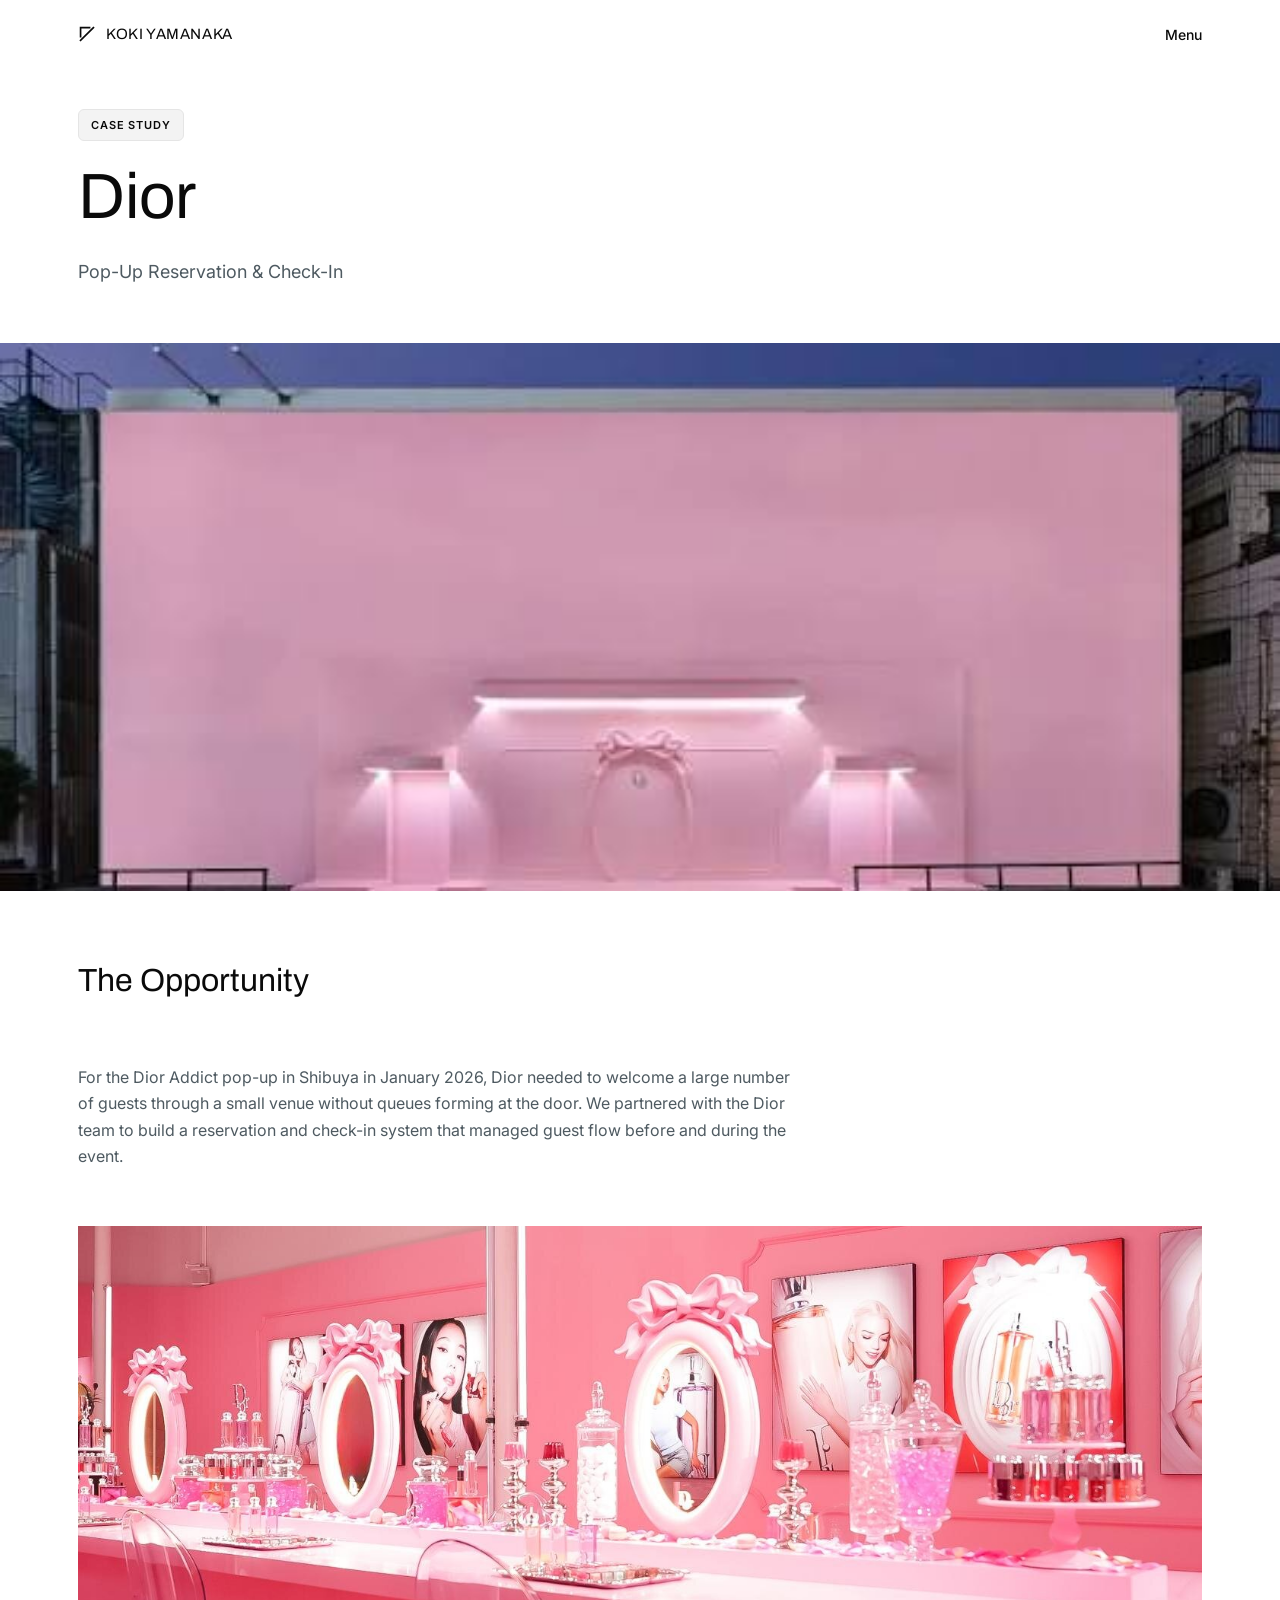
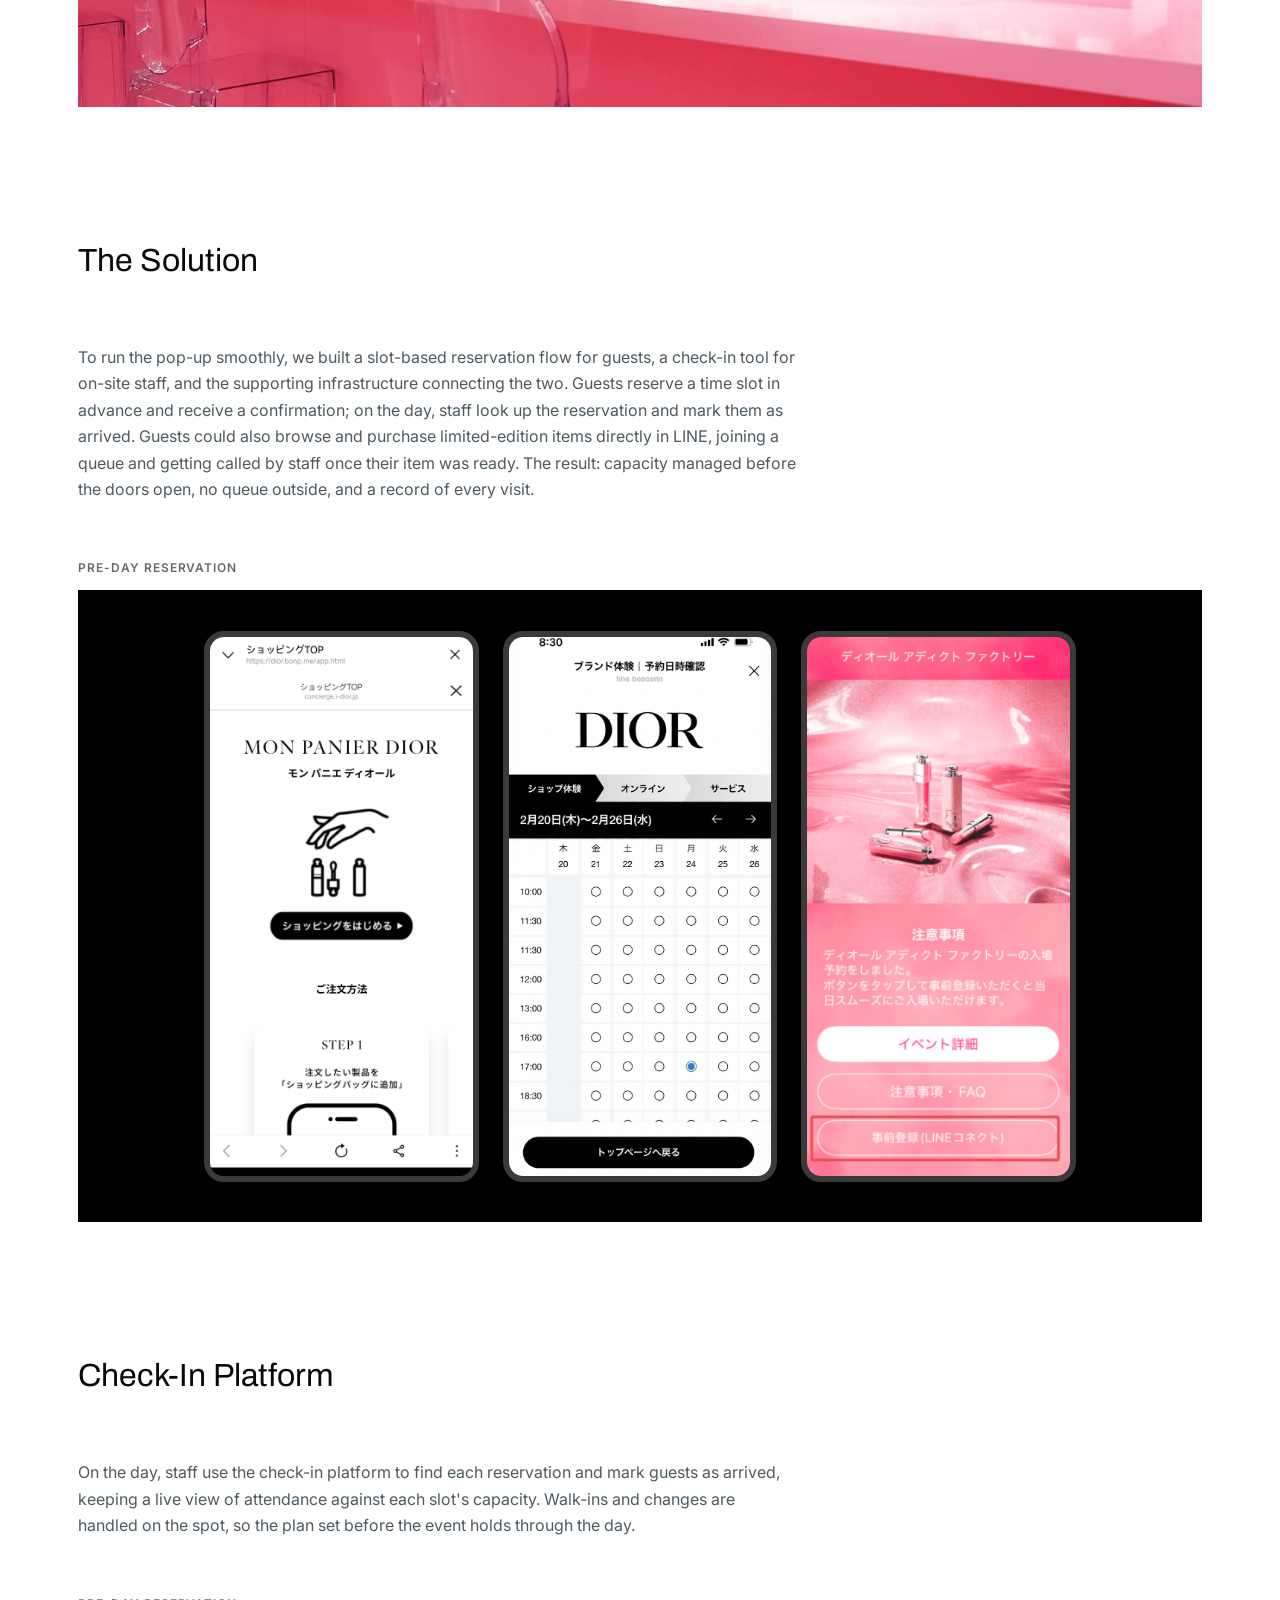
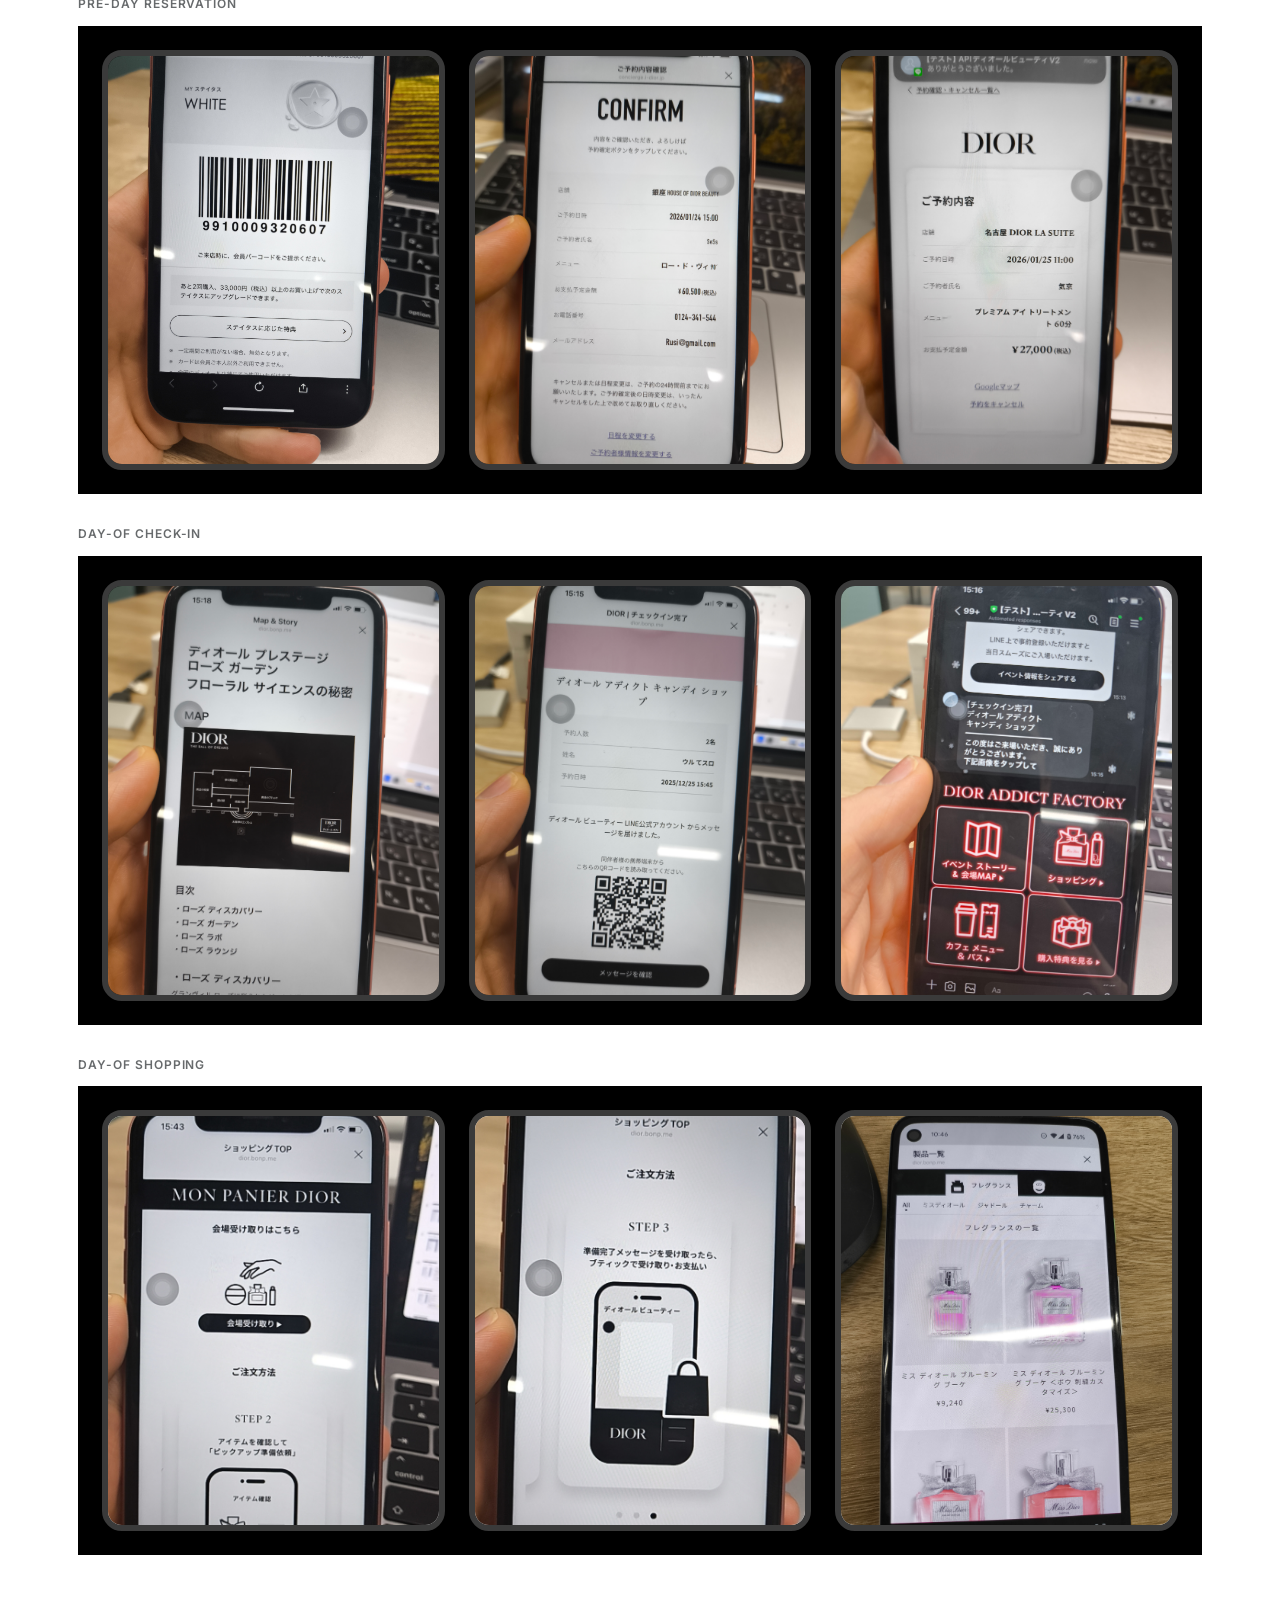
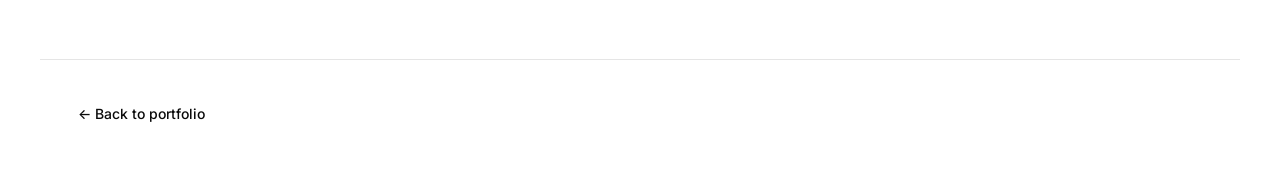
==== dior-addict.html @ c3812764 "Add Dior Addict case study (pop-up reservation & check-in) New case study for the Dior Addict pop-up" ====
<!DOCTYPE html>
<html lang="en">
<head>
<meta charset="UTF-8">
<meta name="viewport" content="width=device-width, initial-scale=1.0">
<title>Dior — Case Study</title>
<meta name="description" content="Delivering the reservation and check-in system for the Dior Addict pop-up event in Shibuya, January 2026.">
<link rel="preconnect" href="https://fonts.googleapis.com">
<link rel="preconnect" href="https://fonts.gstatic.com" crossorigin>
<link rel="stylesheet" href="https://fonts.googleapis.com/css2?family=Archivo:wght@400;600;700&family=Inter:wght@400;500;600;700&display=swap">
<link rel="stylesheet" href="case-study.css?v=9">
</head>
<body class="cs-page">

<header class="cs-header">
  <div class="cs-header-inner cs-container">
    <a class="cs-brand" href="index.html" aria-label="Koki Yamanaka — home">
      <svg class="cs-brand-mark" viewBox="0 0 28 28" aria-hidden="true">
        <path d="M4 24 24 4M4 4h14M4 4v14" fill="none" stroke="currentColor" stroke-width="2.6" stroke-linecap="square"/>
      </svg>
      <span>Koki Yamanaka</span>
    </a>
    <button class="cs-menu-toggle" id="menuToggle" type="button" aria-expanded="false" aria-controls="siteMenu">
      <span class="cs-menu-toggle-label">Menu</span>
    </button>
  </div>
</header>

<nav class="cs-menu" id="siteMenu" hidden>
  <div class="cs-menu-inner cs-container">
    <a href="index.html">Portfolio</a>
    <a href="index.html#work">Case Studies</a>
    <a href="https://www.linkedin.com/in/koki-yamanaka-48b186243" target="_blank" rel="noopener">LinkedIn</a>
  </div>
</nav>

<main>

  <!-- ========== HERO ========== -->
  <header class="cs-container cs-hero">
    <span class="cs-eyebrow">Case Study</span>
    <h1 class="cs-title">Dior</h1>
    <p class="cs-tagline">Pop-Up Reservation & Check-In</p>
  </header>

  <figure class="media-slot media-slot--bleed" style="--ar: 21/9;">
    <img src="images/dior-addict/hero.jpeg" alt="Dior Addict pop-up event venue exterior in Shibuya">
    <figcaption>Hero — pop-up venue</figcaption>
  </figure>

  <!-- ========== THE OPPORTUNITY ========== -->
  <section class="cs-section cs-container">
    <h2 class="cs-section-title">The Opportunity</h2>
    <div class="cs-section-body">
      <p>For the Dior Addict pop-up in Shibuya in January 2026, Dior needed to welcome a large number of guests through a small venue without queues forming at the door. We partnered with the Dior team to build a reservation and check-in system that managed guest flow before and during the event.</p>
    </div>

    <figure class="media-slot" style="--ar: 21/9;">
      <img src="images/dior-addict/opportunity-venue.jpg" alt="Interior of the Dior Addict pop-up with a pink makeup counter, lit mirrors, and product displays">
      <figcaption>Pop-up venue</figcaption>
    </figure>
  </section>

  <!-- ========== THE SOLUTION ========== -->
  <section class="cs-section cs-container">
    <h2 class="cs-section-title">The Solution</h2>
    <div class="cs-section-body">
      <p>To run the pop-up smoothly, we built a slot-based reservation flow for guests, a check-in tool for on-site staff, and the supporting infrastructure connecting the two. Guests reserve a time slot in advance and receive a confirmation; on the day, staff look up the reservation and mark them as arrived. Guests could also browse and purchase limited-edition items directly in LINE, joining a queue and getting called by staff once their item was ready. The result: capacity managed before the doors open, no queue outside, and a record of every visit.</p>
    </div>

    <p class="row-label">Pre-Day Reservation</p>
    <figure class="media-slot media-slot--dark" style="--ar: 16/9;">
      <div class="phone-row phone-row--addict-fit">
        <figure class="media-slot media-slot--phone">
          <img src="images/dior-addict/checkin-1.png" alt="Check-in entry screen">
          <figcaption>Check-in entry</figcaption>
        </figure>
        <figure class="media-slot media-slot--phone">
          <img src="images/dior-addict/screen-1.jpeg" alt="Dior time slot booking calendar with available appointment times by day">
          <figcaption>Time slot selection</figcaption>
        </figure>
        <figure class="media-slot media-slot--phone">
          <img src="images/dior-addict/screen-2.png" alt="Dior Addict Factory reservation confirmation screen with LINE pre-registration prompt">
          <figcaption>Reservation confirmed</figcaption>
        </figure>
      </div>
    </figure>
  </section>

  <!-- ========== CHECK-IN PLATFORM ========== -->
  <section class="cs-section cs-container">
    <h2 class="cs-section-title">Check-In Platform</h2>
    <div class="cs-section-body">
      <p>On the day, staff use the check-in platform to find each reservation and mark guests as arrived, keeping a live view of attendance against each slot's capacity. Walk-ins and changes are handled on the spot, so the plan set before the event holds through the day.</p>
    </div>

    <p class="row-label">Pre-Day Reservation</p>
    <figure class="media-slot media-slot--dark" style="--ar: 12/5;">
      <div class="phone-row phone-row--addict-shots">
        <figure class="media-slot media-slot--phone">
          <img src="images/dior-addict/row1-1.jpg" alt="Dior membership card in the app showing WHITE status tier, the member barcode, and progress toward the next tier">
          <figcaption>Membership card</figcaption>
        </figure>
        <figure class="media-slot media-slot--phone">
          <img src="images/dior-addict/row1-2.jpg" alt="Reservation confirmation review screen for Ginza House of Dior Beauty, 24 January 2026 at 15:00, with the menu and price">
          <figcaption>Reservation — confirm</figcaption>
        </figure>
        <figure class="media-slot media-slot--phone">
          <img src="images/dior-addict/row1-3.jpg" alt="Reservation details for Nagoya Dior La Suite, 25 January 2026, with a LINE thank-you notification at the top of the screen">
          <figcaption>Reservation details</figcaption>
        </figure>
      </div>
    </figure>

    <p class="row-label">Day-of Check-In</p>
    <figure class="media-slot media-slot--dark" style="--ar: 12/5;">
      <div class="phone-row phone-row--addict-shots">
        <figure class="media-slot media-slot--phone">
          <img src="images/dior-addict/row2-1.jpg" alt="Event Map and Story page with the Dior Ball of Dreams venue floor map and a table of contents of rose-themed rooms">
          <figcaption>Event map &amp; story</figcaption>
        </figure>
        <figure class="media-slot media-slot--phone">
          <img src="images/dior-addict/row2-2.jpg" alt="Check-in complete screen for the Dior Addict Candy Shop with party size, name, date and time, and a QR code for a companion's phone">
          <figcaption>Check-in complete</figcaption>
        </figure>
        <figure class="media-slot media-slot--phone">
          <img src="images/dior-addict/row2-3.jpg" alt="LINE chat showing the check-in complete message and the Dior Addict Factory rich menu: event story and venue map, shopping, café menu and pass, and purchase benefits">
          <figcaption>LINE — rich menu</figcaption>
        </figure>
      </div>
    </figure>

    <p class="row-label">Day-of Shopping</p>
    <figure class="media-slot media-slot--dark" style="--ar: 12/5;">
      <div class="phone-row phone-row--addict-shots">
        <figure class="media-slot media-slot--phone">
          <img src="images/dior-addict/row3-1.jpg" alt="Shopping top page, Mon Panier Dior, with venue pickup and order step 2: confirm the item and request pickup preparation">
          <figcaption>Shopping — pickup request</figcaption>
        </figure>
        <figure class="media-slot media-slot--phone">
          <img src="images/dior-addict/row3-2.jpg" alt="Shopping order step 3: once the ready message arrives, collect and pay for the item at the boutique">
          <figcaption>Shopping — ready message</figcaption>
        </figure>
        <figure class="media-slot media-slot--phone">
          <img src="images/dior-addict/row3-3.jpg" alt="Product list in LINE on the fragrance tab, showing Miss Dior Blooming Bouquet items with prices">
          <figcaption>Product catalogue</figcaption>
        </figure>
      </div>
    </figure>
  </section>

  <footer class="cs-footer cs-container">
    <a href="index.html">&larr; Back to portfolio</a>
  </footer>

</main>

<script>
  document.querySelectorAll('.media-slot > img').forEach(function (img) {
    var markEmpty = function () { img.closest('.media-slot').classList.add('is-empty'); };
    if (img.complete && img.naturalWidth === 0) {
      markEmpty();
    } else {
      img.addEventListener('error', markEmpty);
    }
  });

  (function () {
    var toggle = document.getElementById('menuToggle');
    var menu = document.getElementById('siteMenu');
    var label = toggle.querySelector('.cs-menu-toggle-label');

    toggle.addEventListener('click', function () {
      var willOpen = menu.hidden;
      menu.hidden = !willOpen;
      toggle.setAttribute('aria-expanded', String(willOpen));
      label.textContent = willOpen ? 'Close' : 'Menu';
    });
  })();
</script>

</body>
</html>
---- case-study.css ----
/* ===================================================================
   Case study template — shared across all portfolio case studies.
   Design tokens derived from konrad-design-system.md
   =================================================================== */

:root {
  --cs-text: #0a0a0a;         /* headings, primary text */
  --cs-body: #4e5a61;         /* paragraph copy — slate grey-blue */
  --cs-meta: #676a6c;         /* nav, captions, metadata */
  --cs-muted: #ababab;        /* eyebrow borders, quiet labels */
  --cs-line: #e5e5e5;         /* hairline dividers */
  --cs-bg: #ffffff;
  --cs-slot-bg: #ffffff;      /* empty media-slot fill */
  --cs-slot-border: #d4d4d2;  /* empty media-slot dashed border */
  --cs-accent: #bb162c;       /* use sparingly — swap for brand color per project */

  --cs-font-display: "Archivo", "Helvetica Neue", Arial, sans-serif;
  --cs-font-body: "Inter", -apple-system, "Hiragino Sans", "Noto Sans JP", sans-serif;

  --cs-measure: 720px;        /* comfortable reading width for paragraphs */
  --cs-page: 1200px;          /* max width of the page column */
  --cs-gutter: clamp(14px, 3vw, 38px);  /* symmetrical side margin (-40%) */

  --cs-space-title-body: 56px;  /* section header -> paragraph */
  --cs-space-body-media: 56px;  /* paragraph -> image asset(s) */
}

html {
  overflow-x: hidden;
}

.cs-page {
  margin: 0;
  background: var(--cs-bg);
  color: var(--cs-body);
  font-family: var(--cs-font-body);
  line-height: 1.65;
  font-size: 16px;
  max-width: 100vw;
}

.cs-page * { box-sizing: border-box; }

.cs-page :where(figure, h1, h2, h3, p) {
  margin: 0;
}

.cs-container {
  max-width: var(--cs-page);
  margin: 0 auto;
  padding: 0 var(--cs-gutter);
}

/* ---------- header ---------- */

.cs-header {
  position: sticky;
  top: 0;
  z-index: 60;
  background: transparent;
}

.cs-header-inner {
  display: flex;
  align-items: center;
  justify-content: space-between;
  padding: 22px var(--cs-gutter);
}

.cs-brand {
  display: flex;
  align-items: center;
  gap: 10px;
  color: var(--cs-text);
  text-decoration: none;
  font-family: var(--cs-font-display);
  font-weight: 400;
  font-size: 15px;
  letter-spacing: 0.04em;
  text-transform: uppercase;
}

.cs-brand:hover { color: var(--cs-accent); }

.cs-brand-mark {
  width: 18px;
  height: 18px;
  flex-shrink: 0;
}

.cs-menu-toggle {
  background: none;
  border: none;
  padding: 0;
  margin: 0;
  color: var(--cs-text);
  font-family: var(--cs-font-body);
  font-weight: 500;
  font-size: 14px;
  cursor: pointer;
}

.cs-menu-toggle:hover { color: var(--cs-accent); }

/* ---------- menu panel ---------- */

.cs-menu {
  position: fixed;
  inset: 0;
  z-index: 50;
  background: var(--cs-bg);
}

.cs-menu[hidden] { display: none; }

.cs-menu-inner {
  height: 100%;
  display: flex;
  flex-direction: column;
  align-items: flex-start;
  justify-content: center;
  gap: 22px;
  padding-top: 72px;
}

.cs-menu-inner a {
  font-family: var(--cs-font-display);
  font-weight: 400;
  font-size: clamp(28px, 5vw, 44px);
  color: var(--cs-text);
  text-decoration: none;
}

.cs-menu-inner a:hover { color: var(--cs-accent); }

/* ---------- profile photo (About page) ---------- */

.about-avatar {
  width: 160px;
  aspect-ratio: 1 / 1;
  margin: 0 0 28px;
  border-radius: 50%;
  overflow: hidden;
}

.about-avatar img {
  display: block;
  width: 100%;
  height: 100%;
  object-fit: cover;
}

/* ---------- row label: short caption above a media block ---------- */

.row-label {
  font-family: var(--cs-font-body);
  font-size: 12px;
  font-weight: 600;
  letter-spacing: 0.08em;
  text-transform: uppercase;
  color: var(--cs-meta);
  margin: 30px 0 12px;
}

.cs-section-body + .row-label {
  margin-top: var(--cs-space-body-media);
}

/* ---------- hero ---------- */

.cs-hero {
  padding-top: 40px;
  padding-bottom: 56px;
}

.cs-eyebrow {
  display: inline-block;
  font-family: var(--cs-font-body);
  font-size: 11px;
  font-weight: 600;
  letter-spacing: 0.08em;
  text-transform: uppercase;
  color: var(--cs-text);
  background: #f3f3f3;
  border: 1px solid var(--cs-line);
  border-radius: 6px;
  padding: 6px 12px;
  margin-bottom: 24px;
}

.cs-title {
  font-family: var(--cs-font-display);
  font-weight: 400;
  font-size: clamp(40px, 6vw, 64px);
  line-height: 1;
  color: var(--cs-text);
  margin: 0 0 28px;
  text-wrap: balance;
}

/* role line under the name on the homepage hero */
.cs-role {
  font-family: var(--cs-font-display);
  font-weight: 400;
  font-size: 18px;
  line-height: 1.3;
  color: var(--cs-text);
  margin: 0 0 20px;
}

.cs-tagline {
  font-size: 18px;
  color: var(--cs-body);
  margin: 0;
  max-width: var(--cs-measure);
}

/* ---------- sections ---------- */

.cs-section {
  padding-top: 64px;
  padding-bottom: 64px;
}

.cs-section-title {
  font-family: var(--cs-font-display);
  font-weight: 400;
  font-size: clamp(24px, 3vw, 32px);
  color: var(--cs-text);
  margin: 0 0 var(--cs-space-title-body);
}

.cs-section-body {
  max-width: var(--cs-measure);
}

/* any image asset following body copy gets the same top gap,
   whether it's a single media-slot or a media-group */
.cs-section-body + .media-slot,
.cs-section-body + .media-group {
  margin-top: var(--cs-space-body-media);
}

/* consecutive media blocks (not the first one after body copy)
   get a smaller default gap between each other */
.media-slot + .media-slot,
.media-slot + .media-group,
.media-group + .media-slot,
.media-group + .media-group {
  margin-top: 30px;
}

.cs-section-body p {
  margin: 0 0 16px;
}

.cs-section-body p:last-child { margin-bottom: 0; }

/* ---------- media slots ----------
   Drop your prepared image at the given `src`. Until the file exists,
   the slot renders as a labeled placeholder so the backbone stays
   readable. Group multiple screenshots into one image on your side
   before attaching — one <img> per slot, not per screenshot. */

.media-slot {
  position: relative;
  display: block;
  width: 100%;
  aspect-ratio: var(--ar, 16 / 10);
  background: var(--cs-slot-bg);
  overflow: hidden;
}

.media-slot img {
  width: 100%;
  height: 100%;
  object-fit: cover;
  display: block;
}

.media-slot figcaption {
  display: none;
}

.media-slot.is-empty {
  border: 1px dashed var(--cs-slot-border);
  display: flex;
  align-items: center;
  justify-content: center;
}

/* direct child only: a dark-grid card's image must never be hidden because a
   neighbouring card's image is missing (the grid shares one outer figure) */
.media-slot.is-empty > img { display: none; }

.media-slot.is-empty figcaption {
  display: block;
  color: var(--cs-muted);
  font-size: 11px;
  font-weight: 600;
  letter-spacing: 0.06em;
  text-transform: uppercase;
  text-align: center;
  padding: 16px;
}

/* dark variant: black fill instead of the default light placeholder */

.media-slot--dark {
  background: #000;
}

.media-slot--dark.is-empty {
  border-color: rgba(255, 255, 255, 0.25);
}

.media-slot--dark.is-empty figcaption {
  color: rgba(255, 255, 255, 0.55);
}

/* swaps the flat black fill for a photo, used behind the Stakeholders card */
.media-slot--photo-bg {
  background: var(--bg) center / cover no-repeat;
}

/* three phone screens centered inside a .media-slot--dark */

.phone-row {
  display: flex;
  align-items: center;
  justify-content: center;
  gap: 24px;
  height: 100%;
  width: 100%;
  padding: 24px;
}

/* the phones sit side-by-side in a row, not stacked — override the
   generic "consecutive media blocks" vertical-gap rule for this context */
.phone-row .media-slot + .media-slot {
  margin-top: 0;
}

.media-slot--phone {
  width: 28.8%;
  height: auto;
  min-height: 0;
  aspect-ratio: 9 / 16;
  flex: 0 0 auto;
  border-radius: 20px;
  border: 6px solid #3a3a3a;
}

/* left phone: zoom the screenshot out 20% so more of the frame is visible */
/* left phone's source image is narrower than the standard 9:16 frame —
   shrink its width to match the image's own ratio instead of letterboxing */
.phone-row .media-slot--phone {
  width: 25.5%;
  aspect-ratio: 720 / 1446;
}

.phone-row .media-slot--phone img {
  object-fit: cover;
}

.phone-row--platform .media-slot--phone img {
  object-fit: contain;
}

.phone-row--solution .media-slot--phone img {
  transform: scale(0.98);
}

/* Two-frame solution row: the left frame spans the removed middle slot.
   Its height is NOT derived from its width (a width/aspect-ratio pairing
   can only match the sibling at one viewport size). Instead the row sizes
   to its content and stretches every frame to the tallest one, so the wide
   frame is exactly the small frame's height at any width. */
.phone-row--solution-wide-left {
  height: auto;
  align-items: stretch;
}

/* Each frame takes its own image's exact ratio. box-sizing: content-box makes
   aspect-ratio govern the content box (the box the image fills) rather than
   the border box, so the 6px border can't leave a letterbox strip. The frames
   share the row via flex-grow weights in the ratio of the two image widths at
   equal height (wide : small = (1714/1018) : (630/1280)), so their heights are
   equal at any viewport and they fill the row with no slack. The gap and
   borders are subtracted before the space is divided, so nothing overflows. */
.phone-row--solution-wide-left .media-slot--phone {
  box-sizing: content-box;
  flex: 1 1 0;
  min-width: 0;
}

.phone-row--solution-wide-left .media-slot--phone:first-child {
  flex-grow: calc((1714 / 1018) / (630 / 1280));
  aspect-ratio: 1714 / 1018;
}

.phone-row--solution-wide-left .media-slot--phone:nth-child(2) {
  flex-grow: 1;
  aspect-ratio: 630 / 1280;
}

.phone-row--solution-wide-left .media-slot--phone img {
  object-fit: contain;
}

/* Appointment Platform — every frame is the same height; width follows each
   image's own ratio. Sizing from height (not width %) is what keeps them equal. */
.phone-row--platform .media-slot--phone {
  height: 100%;
  width: auto;
  border-radius: 20px;
}

.phone-row--platform .media-slot--phone:first-child {
  aspect-ratio: 1306 / 1022;
}

.phone-row--platform .media-slot--phone:nth-child(2) {
  aspect-ratio: 690 / 1258;
}

.phone-row--platform .media-slot--phone:nth-child(3) {
  aspect-ratio: 658 / 1252;
}


.phone-row .media-slot--phone:first-child img {
  transform: scale(0.87);
}

.phone-row .media-slot--phone:nth-child(3) img {
  transform: scale(0.87);
}

.phone-row--solution .media-slot--phone:nth-child(3) img {
  transform: scale(0.97);
}

/* Dior Addict Solution row: real screenshots, no zoom correction needed */
.phone-row--addict-fit .media-slot--phone:first-child img,
.phone-row--addict-fit .media-slot--phone:nth-child(3) img {
  transform: none;
}

/* Dior Addict check-in rows: each frame wraps its image, so the frame's
   content box takes the image's own browser-decoded ratio (EXIF-safe) —
   every frame in a row shares one height, nothing is cropped or letterboxed. */
.phone-row--addict-shots .media-slot--phone {
  height: 100%;
  width: calc((100% - 48px) / 3);
  aspect-ratio: auto;
}

.phone-row--addict-shots .media-slot--phone img,
.phone-row--addict-shots .media-slot--phone:first-child img,
.phone-row--addict-shots .media-slot--phone:nth-child(3) img {
  width: 100%;
  height: 100%;
  object-fit: cover;
  transform: none;
}

/* Opportunity row: left phone zoomed in 7%, right phone zoomed out 7%, over the shared 0.87 */
.phone-row--opportunity .media-slot--phone:first-child img {
  transform: scale(0.93);
}

.phone-row--opportunity .media-slot--phone:nth-child(3) img {
  transform: scale(0.95);
}

/* platform frames already match their images exactly — no zoom correction */
.phone-row--platform .media-slot--phone:first-child img,
.phone-row--platform .media-slot--phone:nth-child(2) img,
.phone-row--platform .media-slot--phone:nth-child(3) img {
  transform: none;
}

/* Single-frame platform row (Tumi CRM). The frame takes the image's exact
   ratio on its content box (content-box sizing, so the 6px border can't
   leave a strip), and its height is the row minus the border so the border
   box lands exactly inside the row instead of 6px into the padding. */
.phone-row--platform-single .media-slot--phone:first-child {
  box-sizing: content-box;
  height: calc(100% - 12px);
  aspect-ratio: 1576 / 974;
}

/* dark grid: grey label cards laid out on a .media-slot--dark
   (full / wide + narrow / full). Container height follows content. */

.dark-grid {
  display: grid;
  grid-template-columns: repeat(12, 1fr);
  gap: 24px;
  padding: 24px;
}

/* border matches .media-slot--phone (Appointment Platform frames) exactly */
.dark-card {
  grid-column: span 12;
  background: #fff;
  border: 6px solid #3a3a3a;
  border-radius: 20px;
  padding: 14px 12px 12px;
}

/* only image-less scaffold cards get a placeholder height; a card with an
   image must size purely from the image so nothing can inflate the box */
.dark-card:not(:has(img)) {
  min-height: 240px;
}

.dark-card--wide   { grid-column: span 8; }
.dark-card--narrow { grid-column: span 4; }

/* matches .cs-section-title so card labels read like section headers */
.dark-card-label {
  font-family: var(--cs-font-display);
  font-weight: 400;
  font-size: clamp(24px, 3vw, 32px);
  color: #000;
  margin: 0;
}

/* card image sits below the label; the card grows to fit it.
   object-fit must be overridden here — the generic .media-slot img rule
   leaks `cover` into this card and would crop the picture's sides. */
.dark-card img {
  display: block;
  width: 100%;
  height: auto;
  object-fit: contain;
  margin-top: 16px;
  border-radius: 10px;
}

/* two images side by side inside a card, left 45% / right 55% */
.dark-card-pair {
  display: grid;
  grid-template-columns: 45fr 55fr;
  gap: 16px;
  align-items: start;
  margin-top: 16px;
}

.dark-card-pair img {
  margin-top: 0;
}

/* one-sentence caption under a card label; the image below keeps its 16px gap */
.dark-card-caption {
  font-family: var(--cs-font-body);
  font-size: 15px;
  line-height: 1.5;
  color: #000;
  max-width: var(--cs-measure);
  margin: 6px 0 0;
}

/* in a loose card, a caption that follows an image gets double spacing */
.dark-card--loose img + .dark-card-caption {
  margin-top: 32px;
}

/* full-bleed variant for hero-scale imagery */

.media-slot--bleed { --ar: 21 / 10; }

/* shifts the visible crop down 10% from center (TUMI hero) */
.media-slot--hero-shift img { object-position: 50% 30%; }

/* groups: side-by-side media-slots */

.media-group {
  display: grid;
  gap: 30px;
  margin-top: 0;
}

.media-group--2 { grid-template-columns: 1fr 1fr; }
.media-group--3 { grid-template-columns: repeat(3, 1fr); }
.media-group--asym { grid-template-columns: 1.3fr 1fr; }

/* ---------- work list (main page) ---------- */

.work-list {
  display: grid;
  grid-template-columns: repeat(2, 1fr);
  gap: 32px;
  margin-top: 32px;
}

.work-item {
  display: block;
  color: inherit;
  text-decoration: none;
}

.work-item-text {
  margin-top: 16px;
}

.work-item-text h3 {
  font-family: var(--cs-font-display);
  font-weight: 400;
  font-size: 22px;
  color: var(--cs-text);
  margin: 0 0 6px;
}

.work-item-text p {
  color: var(--cs-body);
  margin: 0;
}

.work-item:hover .work-item-text h3 { color: var(--cs-accent); }

@media (max-width: 640px) {
  .work-list { grid-template-columns: 1fr; }
}

/* ---------- bento (My Duties) ---------- */

.cs-bento {
  display: grid;
  grid-template-columns: repeat(12, 1fr);
  gap: 16px;
  margin-top: 40px;
}

.cs-bento-card {
  grid-column: span 12;
  background: var(--cs-slot-bg);
  border: 1px solid var(--cs-line);
  border-radius: 8px;
  padding: 20px;
}

.cs-bento-card--half { grid-column: span 6; }
.cs-bento-card--wide { grid-column: span 8; }
.cs-bento-card--third { grid-column: span 4; }

.cs-bento-label {
  font-family: var(--cs-font-body);
  font-size: 11px;
  font-weight: 700;
  letter-spacing: 0.08em;
  text-transform: uppercase;
  color: var(--cs-meta);
  margin: 0 0 14px;
}

.cs-bento-card .media-group,
.cs-bento-card .media-slot { margin-top: 0; }

.cs-bento-card .media-slot + .cs-bento-caption,
.cs-bento-card .media-group + .cs-bento-caption {
  margin-top: 14px;
}

.cs-bento-caption {
  font-size: 14px;
  color: var(--cs-body);
  margin: 0;
}

/* ---------- footer ---------- */

.cs-footer {
  border-top: 1px solid var(--cs-line);
  padding-top: 40px;
  padding-bottom: 64px;
  margin-top: 40px;
}

.cs-footer a {
  color: var(--cs-text);
  font-size: 14px;
  text-decoration: none;
  font-weight: 500;
}

.cs-footer a:hover { color: var(--cs-accent); }

/* ---------- responsive ---------- */

@media (max-width: 720px) {
  .media-group--2,
  .media-group--3,
  .media-group--asym {
    grid-template-columns: 1fr;
  }

  .cs-bento-card,
  .cs-bento-card--half,
  .cs-bento-card--wide,
  .cs-bento-card--third,
  .dark-card--wide,
  .dark-card--narrow {
    grid-column: span 12;
  }

  .cs-section { padding-top: 44px; padding-bottom: 44px; }
}
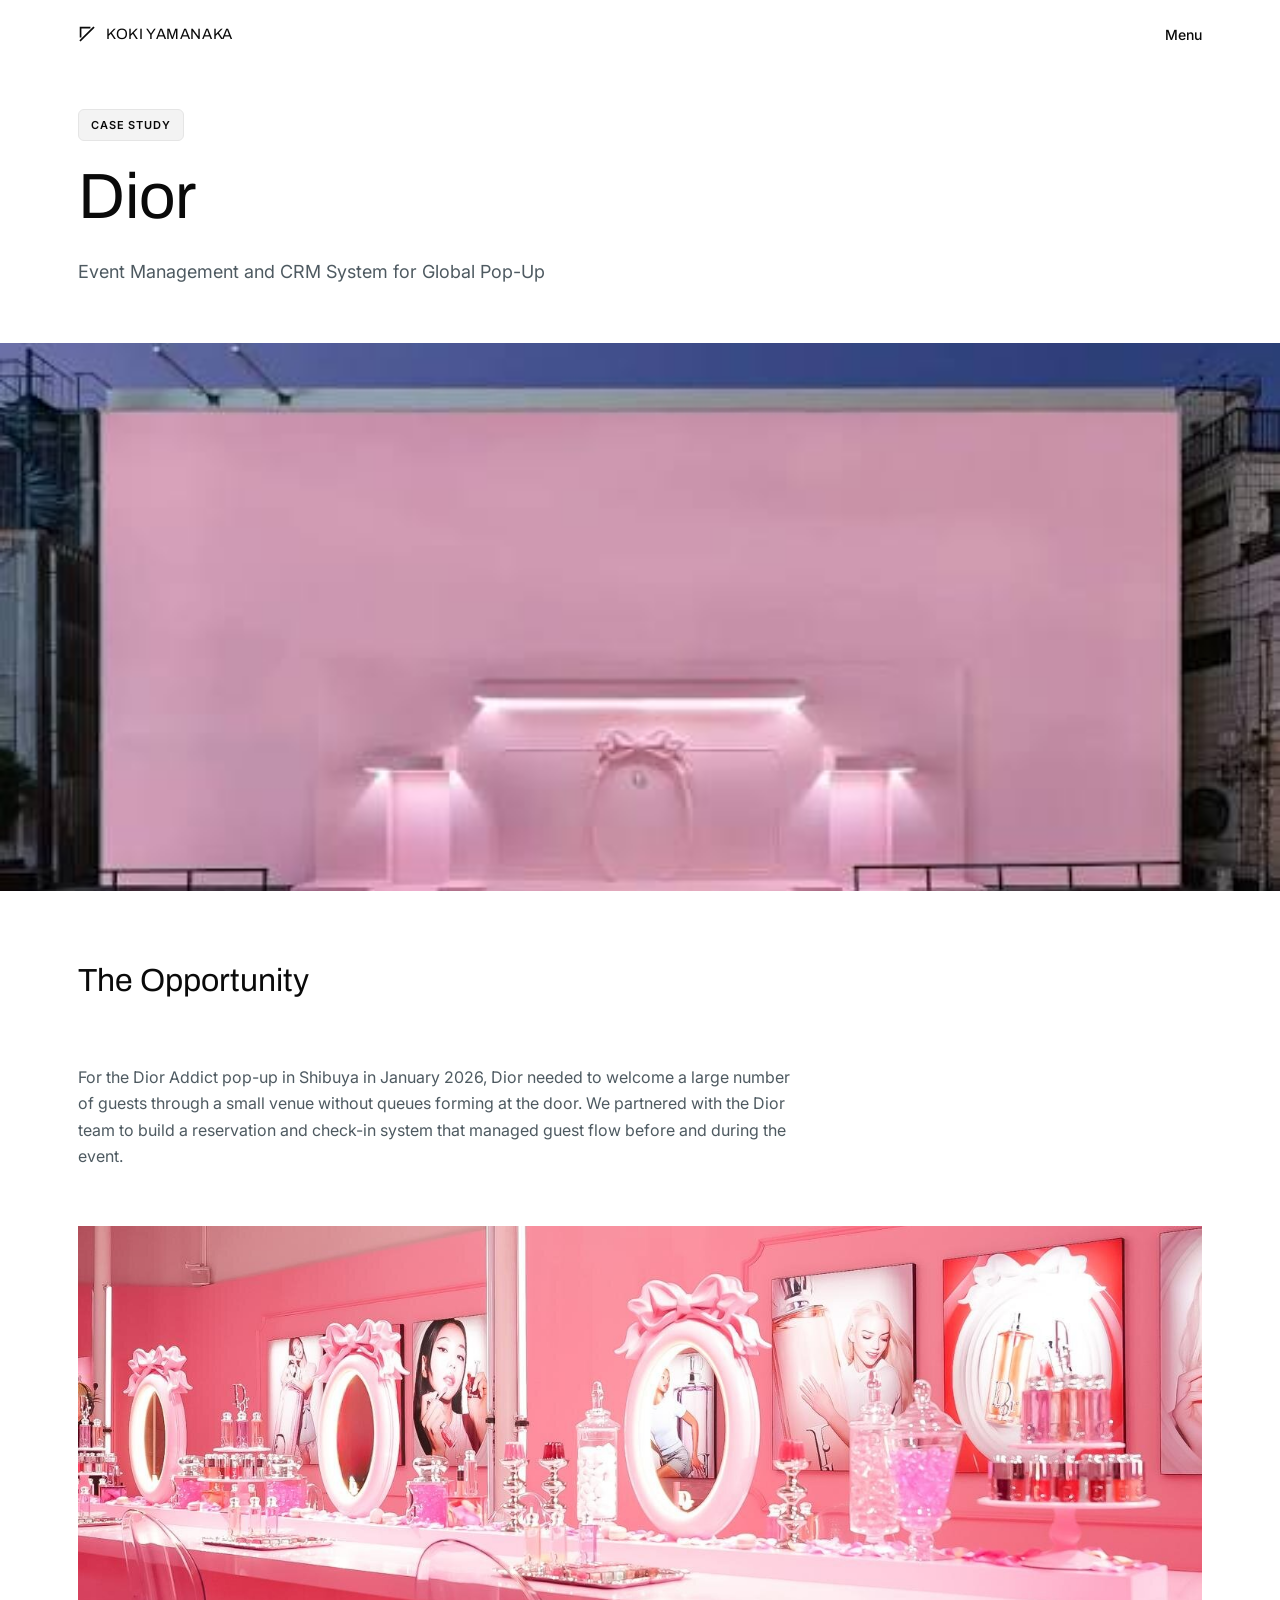
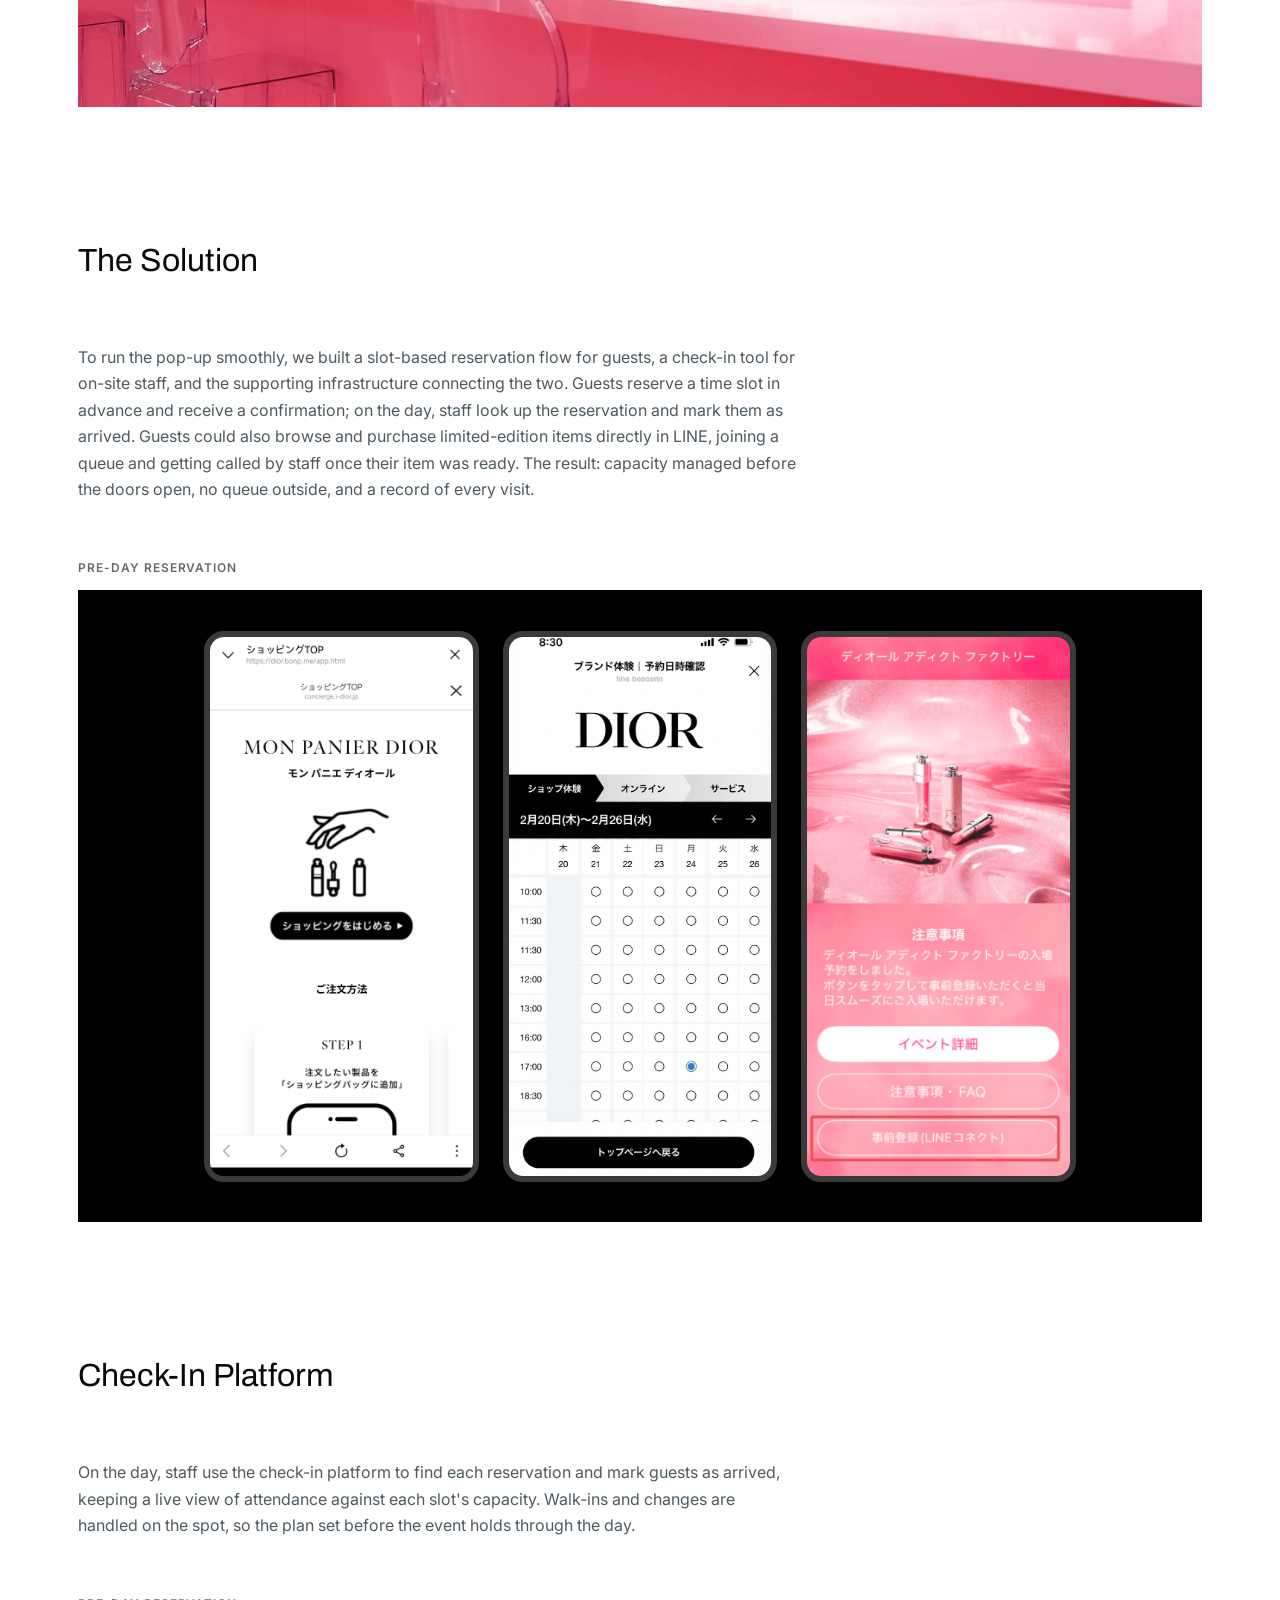
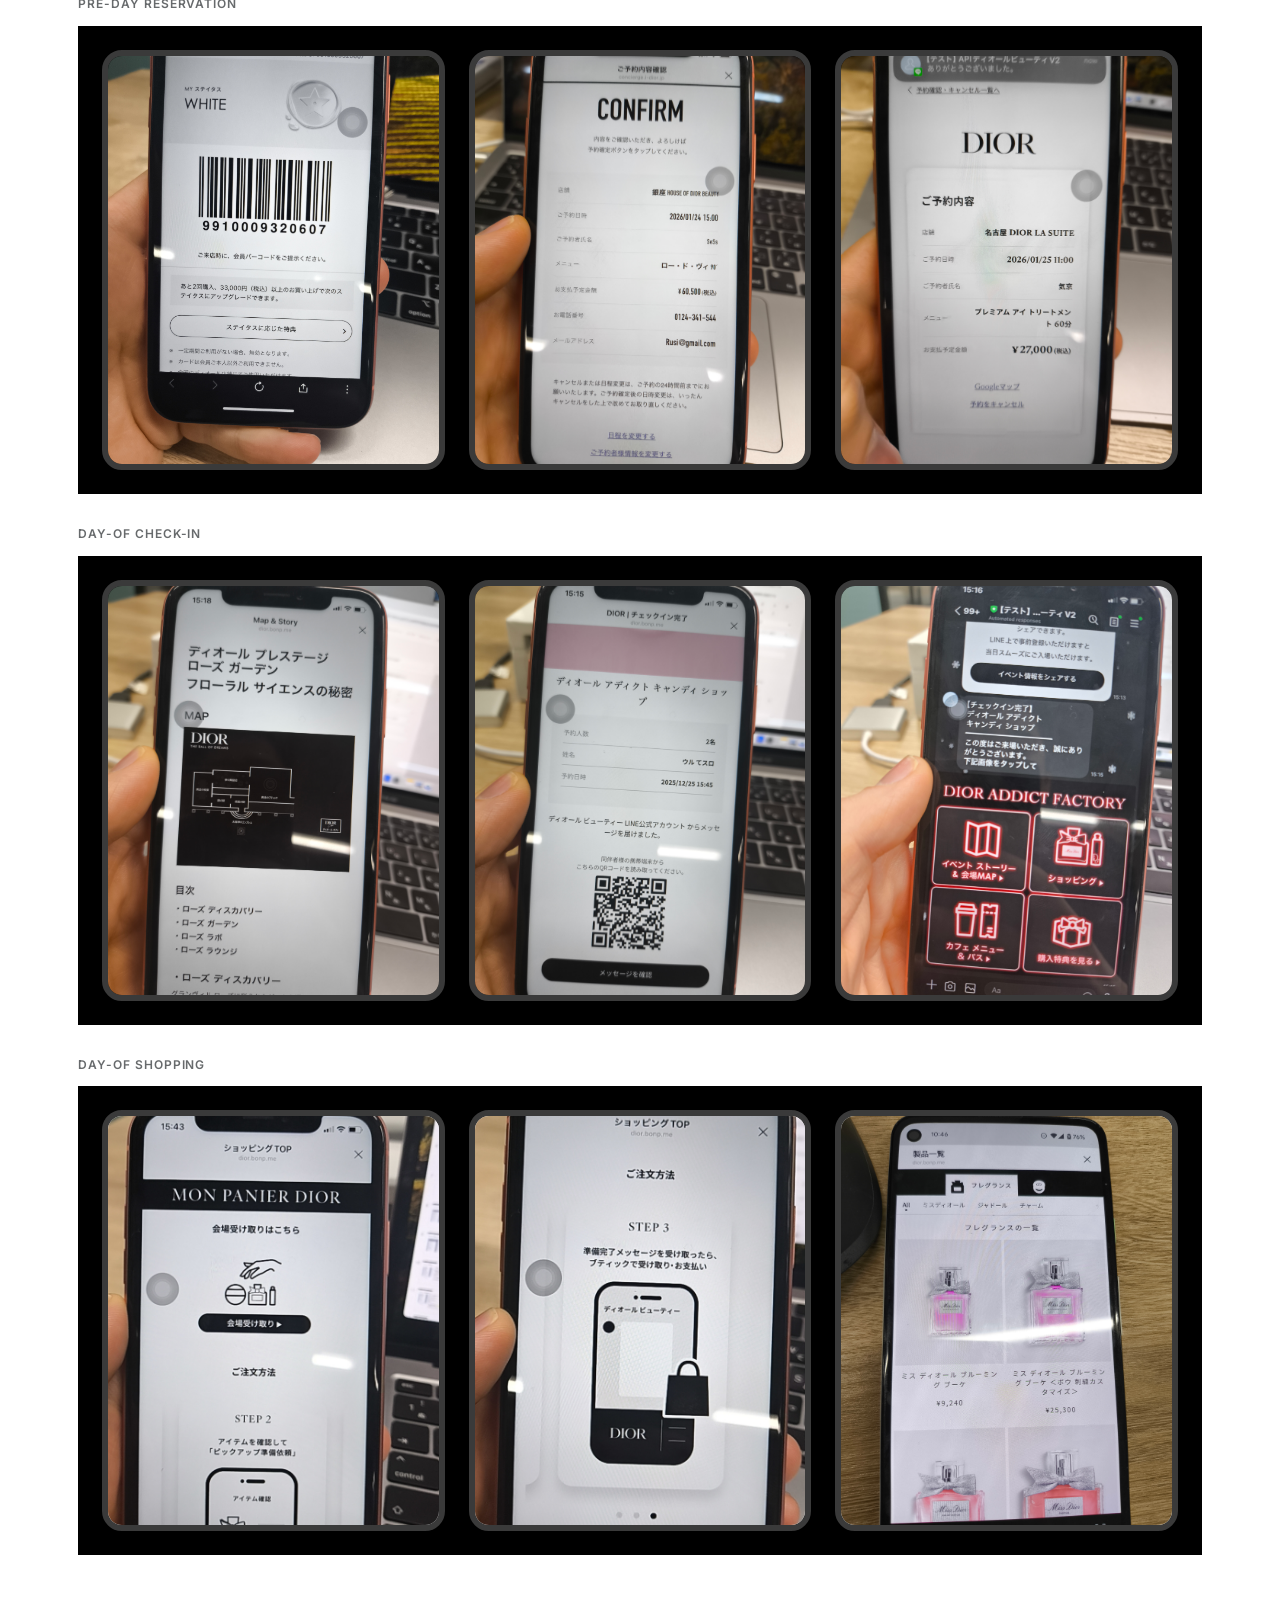
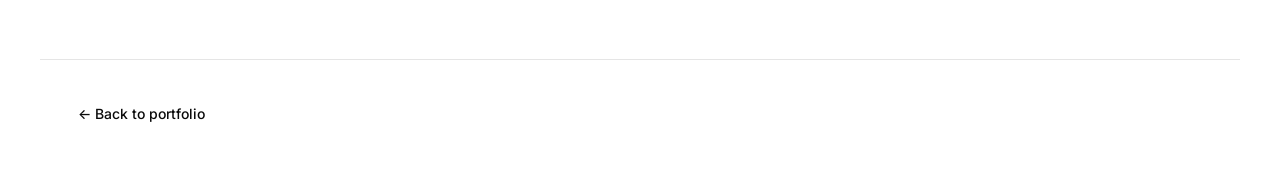
==== commit 83fb6921: "Update Dior and Dior Addict taglines Co-Authored-By: Claude Sonnet 5.5 <noreply@anthropic.com>" ====
--- a/dior-addict.html
+++ b/dior-addict.html
@@ -29,6 +29,7 @@
 <nav class="cs-menu" id="siteMenu" hidden>
   <div class="cs-menu-inner cs-container">
     <a href="index.html">Portfolio</a>
+    <a href="about.html">Profile</a>
     <a href="index.html#work">Case Studies</a>
     <a href="https://www.linkedin.com/in/koki-yamanaka-48b186243" target="_blank" rel="noopener">LinkedIn</a>
   </div>
@@ -40,7 +41,7 @@
   <header class="cs-container cs-hero">
     <span class="cs-eyebrow">Case Study</span>
     <h1 class="cs-title">Dior</h1>
-    <p class="cs-tagline">Pop-Up Reservation & Check-In</p>
+    <p class="cs-tagline">Event Management and CRM System for Global Pop-Up</p>
   </header>
 
   <figure class="media-slot media-slot--bleed" style="--ar: 21/9;">
--- a/case-study.css
+++ b/case-study.css
@@ -271,7 +271,8 @@
   overflow: hidden;
 }
 
-.media-slot img {
+.media-slot img,
+.media-slot video {
   width: 100%;
   height: 100%;
   object-fit: cover;
@@ -708,3 +709,116 @@
 
   .cs-section { padding-top: 44px; padding-bottom: 44px; }
 }
+
+/* ---------- about: experience + skill cards ---------- */
+
+.exp-list { display: grid; gap: 56px; max-width: var(--cs-measure); }
+
+.exp-head {
+  display: flex;
+  justify-content: space-between;
+  align-items: baseline;
+  gap: 16px;
+  margin-bottom: 12px;
+}
+
+.exp-head h3 {
+  font-family: var(--cs-font-display);
+  font-weight: 600;
+  font-size: 18px;
+  color: var(--cs-text);
+}
+
+.exp-dates { font-size: 14px; color: var(--cs-meta); white-space: nowrap; }
+
+.exp-item p { margin: 0; }
+.exp-item ul:not(.skill-list) { margin: 0; padding-left: 20px; }
+.exp-item li + li { margin-top: 8px; }
+
+.skill-list {
+  display: flex;
+  flex-wrap: wrap;
+  gap: 8px;
+  list-style: none;
+  margin: 20px 0 0;
+  padding: 0;
+}
+
+.exp-item .skill-list li + li { margin-top: 0; }
+
+.skill-card {
+  padding: 6px 16px;
+  border: 1px solid var(--cs-line);
+  border-radius: 40%;
+  font-size: 13px;
+  line-height: 1.4;
+  color: var(--cs-text);
+  background: #fafafa;
+}
+
+@media (max-width: 720px) {
+  .exp-head { flex-direction: column; gap: 2px; }
+}
+
+/* Uniform phone row — every frame uses the screenshots' own 1220:2712 ratio,
+   so all three are the same size and the image fills the frame exactly.
+   content-box lets aspect-ratio govern the image area (no letterbox from the
+   border). */
+.phone-row--uniform .media-slot--phone {
+  box-sizing: content-box;
+  width: 22%;
+  aspect-ratio: 1220 / 2712;
+}
+
+.phone-row.phone-row--uniform .media-slot--phone img,
+.phone-row.phone-row--uniform .media-slot--phone:first-child img,
+.phone-row.phone-row--uniform .media-slot--phone:nth-child(3) img {
+  width: 100%;
+  height: 100%;
+  object-fit: cover;
+  transform: none;
+}
+
+/* second and later work groups (e.g. Marketing) sit clear of the list above */
+.work-list + .work-group-label {
+  margin-top: 96px;
+}
+
+/* zoomed-out card image: show the whole picture instead of cropping it */
+.media-slot--fit {
+  background: #fff; /* blends with the white artwork background */
+}
+
+.media-slot--fit > img {
+  object-fit: contain;
+  transform: scale(0.8); /* zoom out 20% */
+}
+
+
+/* ---- embedded slide deck (scrollable) ---- */
+.slide-deck {
+  max-height: 80vh;
+  overflow-y: auto;
+  border: 1px solid var(--cs-line);
+  background: #f3f4f6;
+  padding: 12px;
+  display: flex;
+  flex-direction: column;
+  gap: 12px;
+  scroll-snap-type: y proximity;
+}
+.slide-deck .slide {
+  position: relative;
+  flex: none;
+  width: 100%;
+  aspect-ratio: 16 / 9;
+  overflow: hidden;
+  container-type: inline-size;
+  box-shadow: 0 1px 4px rgba(0, 0, 0, .15);
+  scroll-snap-align: start;
+  text-align: left;
+}
+.slide-deck .e { position: absolute; margin: 0; }
+.slide-deck p { margin: 0; white-space: pre-wrap; }
+.slide-deck table { border-collapse: collapse; table-layout: fixed; }
+.slide-deck td { vertical-align: top; overflow: hidden; }
